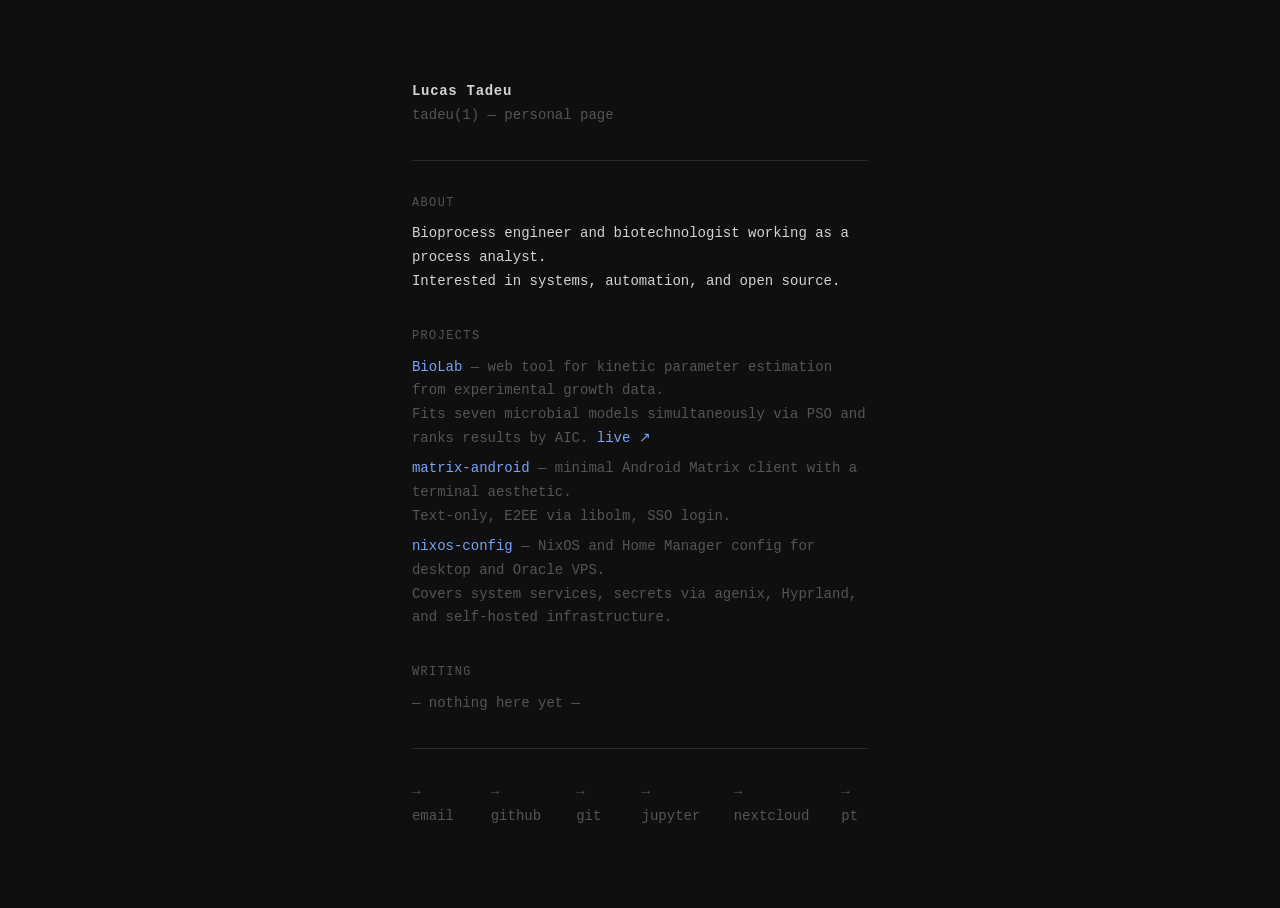
==== hosts/NixOracle/site/en/index.html @ 44f79092 "Add PT/EN bilingual site: PT default at /, EN at /en/" ====
<!DOCTYPE html>
<html lang="en">
<head>
  <meta charset="UTF-8">
  <meta name="viewport" content="width=device-width, initial-scale=1.0">
  <title>Lucas Tadeu</title>
  <link rel="stylesheet" href="../style.css">
</head>
<body>
  <header>
    <h1>Lucas Tadeu</h1>
    <p class="dim">tadeu(1) — personal page</p>
  </header>

  <hr>

  <section>
    <h2>ABOUT</h2>
    <p>Bioprocess engineer and biotechnologist working as a process analyst.<br>
    Interested in systems, automation, and open source.</p>
  </section>

  <section>
    <h2>PROJECTS</h2>
    <p>
      <a href="https://git.tadix.dev/ltadeu6/BioLab">BioLab</a>
      <span class="dim"> — web tool for kinetic parameter estimation from experimental growth data.<br>
      Fits seven microbial models simultaneously via PSO and ranks results by AIC. <a href="https://biolab.tadix.dev">live ↗</a></span>
    </p>
    <p>
      <a href="https://git.tadix.dev/ltadeu6/matrix-android">matrix-android</a>
      <span class="dim"> — minimal Android Matrix client with a terminal aesthetic.<br>
      Text-only, E2EE via libolm, SSO login.</span>
    </p>
    <p>
      <a href="https://git.tadix.dev/ltadeu6/Nixos-Config">nixos-config</a>
      <span class="dim"> — NixOS and Home Manager config for desktop and Oracle VPS.<br>
      Covers system services, secrets via agenix, Hyprland, and self-hosted infrastructure.</span>
    </p>
  </section>

  <section>
    <h2>WRITING</h2>
    <p class="dim">— nothing here yet —</p>
  </section>

  <hr>

  <footer>
    <a href="mailto:ltadeu6@pm.me">email</a>
    <a href="https://github.com/ltadeu6">github</a>
    <a href="https://git.tadix.dev">git</a>
    <a href="https://jupyter.tadix.dev">jupyter</a>
    <a href="https://nextcloud.tadix.dev">nextcloud</a>
    <a href="/">pt</a>
  </footer>
</body>
</html>
---- hosts/NixOracle/site/style.css ----
:root {
  --bg:     #0f0f0f;
  --fg:     #d4d4d4;
  --dim:    #555;
  --accent: #7aa2f7;
  --border: #2a2a2a;
}

* {
  box-sizing: border-box;
  margin: 0;
  padding: 0;
}

body {
  background: var(--bg);
  color: var(--fg);
  font-family: 'Courier New', Courier, monospace;
  font-size: 14px;
  line-height: 1.7;
  max-width: 60ch;
  margin: 5rem auto;
  padding: 0 1.5rem;
}

h1 {
  font-size: 1em;
  font-weight: bold;
  letter-spacing: 0.05em;
}

h2 {
  font-size: 0.85em;
  font-weight: normal;
  letter-spacing: 0.12em;
  color: var(--dim);
  margin-bottom: 0.6rem;
}

hr {
  border: none;
  border-top: 1px solid var(--border);
  margin: 2rem 0;
}

section {
  margin-bottom: 2rem;
}

p {
  margin-bottom: 0.4rem;
}

.dim {
  color: var(--dim);
}

a {
  color: var(--accent);
  text-decoration: none;
}

a:hover {
  text-decoration: underline;
}

footer {
  display: flex;
  gap: 2rem;
}

footer a {
  color: var(--dim);
}

footer a::before {
  content: '→ ';
}
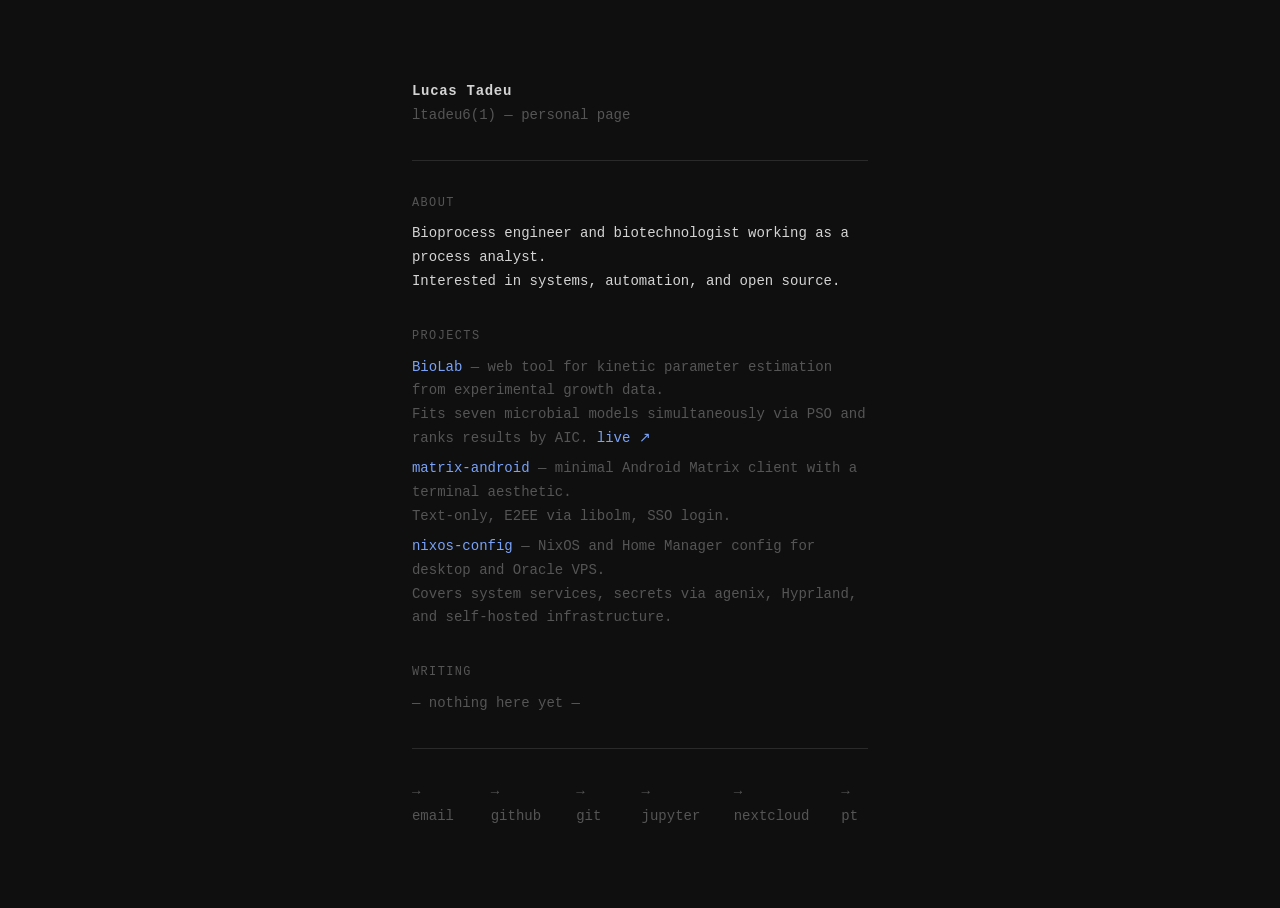
==== commit 38bf120a: "Change tadeu(1) to ltadeu6(1) in both PT and EN pages" ====
--- a/hosts/NixOracle/site/en/index.html
+++ b/hosts/NixOracle/site/en/index.html
@@ -9,7 +9,7 @@
 <body>
   <header>
     <h1>Lucas Tadeu</h1>
-    <p class="dim">tadeu(1) — personal page</p>
+    <p class="dim">ltadeu6(1) — personal page</p>
   </header>
 
   <hr>
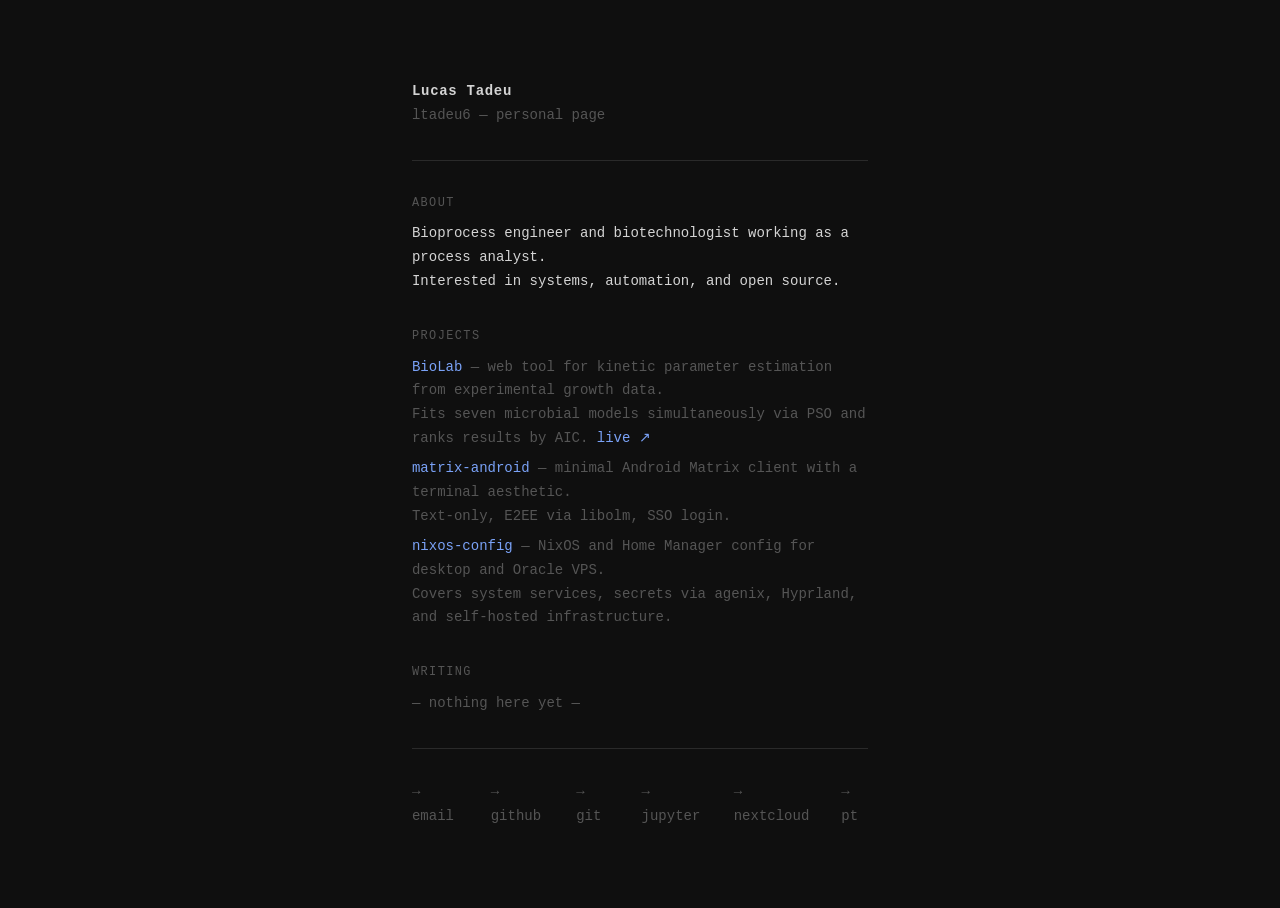
==== commit d903626b: "Remove (1) from subtitle" ====
--- a/hosts/NixOracle/site/en/index.html
+++ b/hosts/NixOracle/site/en/index.html
@@ -9,7 +9,7 @@
 <body>
   <header>
     <h1>Lucas Tadeu</h1>
-    <p class="dim">ltadeu6(1) — personal page</p>
+    <p class="dim">ltadeu6 — personal page</p>
   </header>
 
   <hr>
